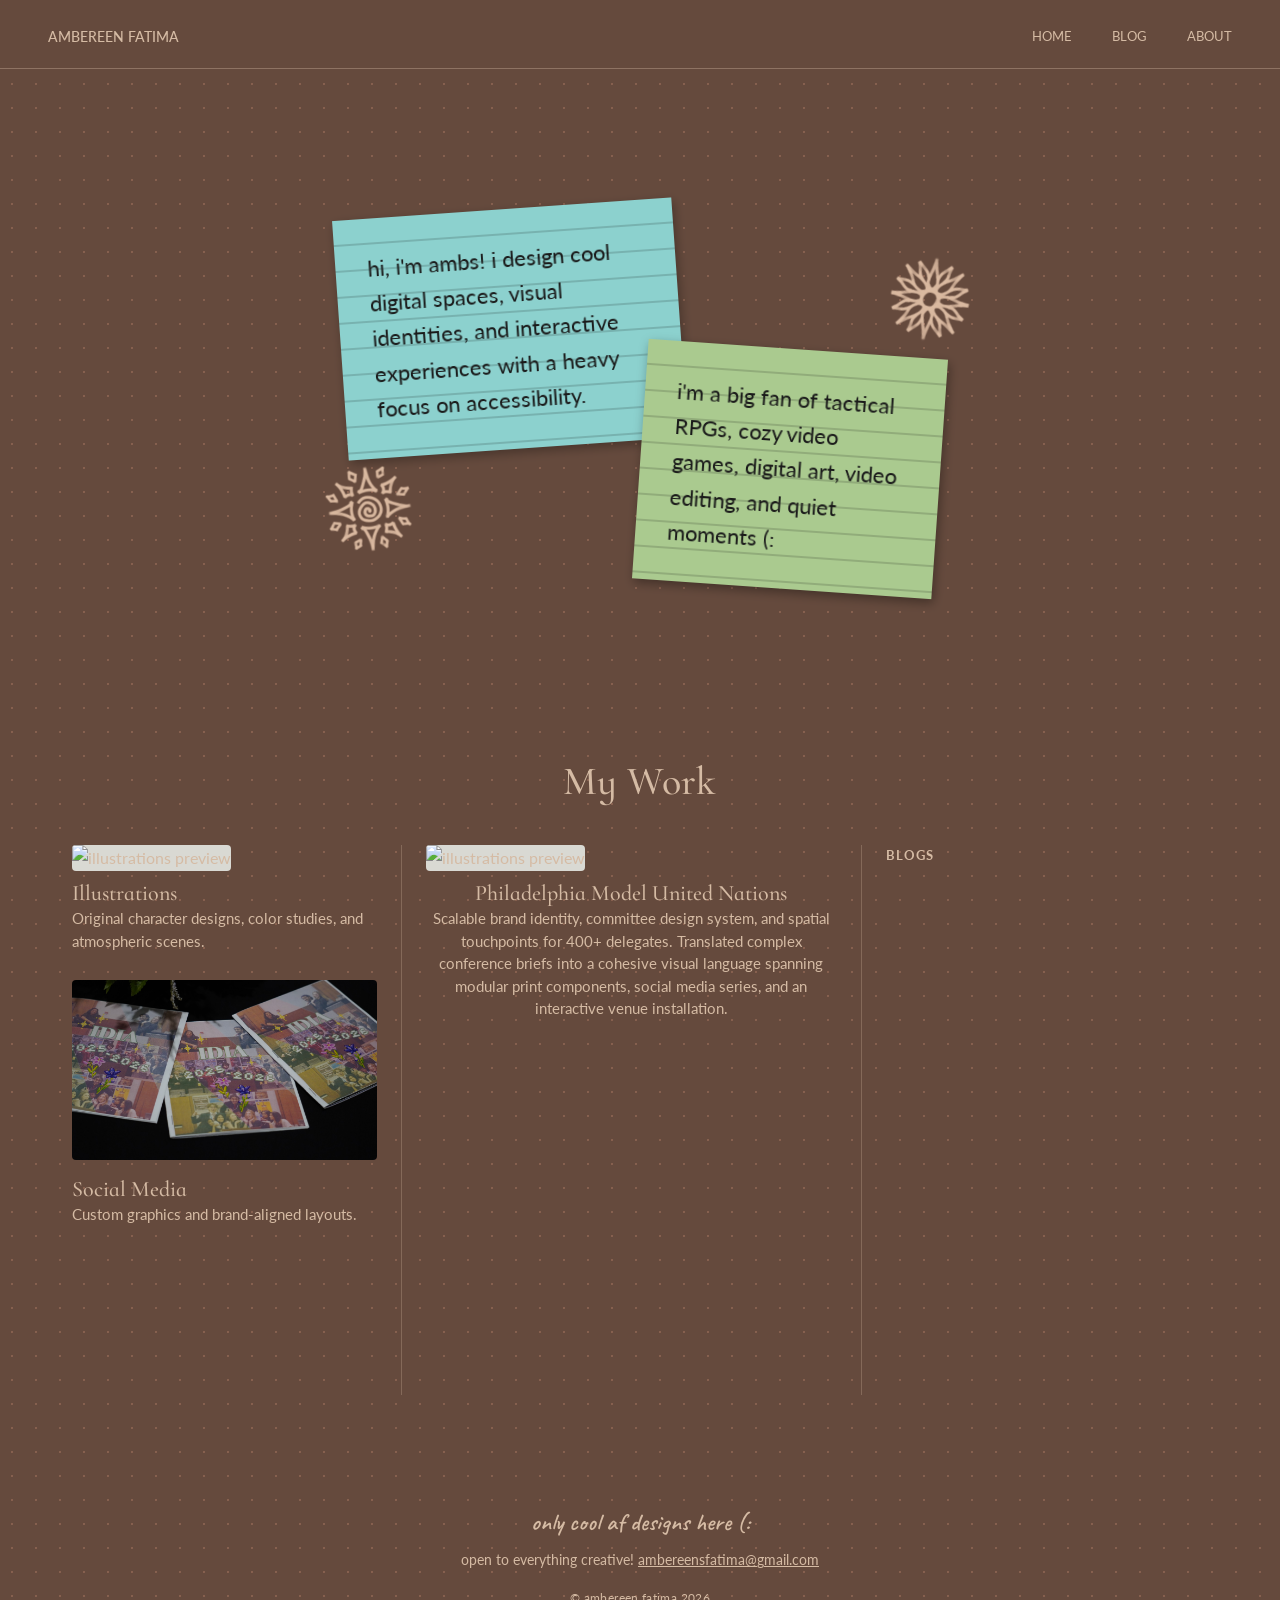
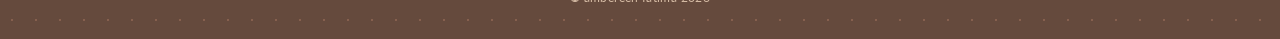
==== index.html @ 79a8cddc "feat: complete initial release of personal website" ====
<!DOCTYPE html>
<html lang="en">

<head>
    <meta charset="UTF-8">
    <title>Ambereen Fatima</title>
    <link rel="stylesheet" href="style.css">
    <link rel="preconnect" href="https://fonts.googleapis.com">
    <link rel="preconnect" href="https://fonts.gstatic.com" crossorigin>
    <link
        href="https://fonts.googleapis.com/css2?family=Caveat:wght@500;600;700&family=Cormorant+Infant:ital,wght@0,400;0,500;0,600;1,500&display=swap"
        rel="stylesheet">
    <link href="https://fonts.googleapis.com/css2?family=Lato:wght@300;400;700;900&display=swap" rel="stylesheet">
    <script src="/loader.js"></script>
    <meta name="viewport" content="width=device-width, initial-scale=1.0">
    <link rel="icon" type="image/png" href="/media/sunicon.png" />
</head>

<body>

    <div id="page-loader">
        <div class="loader-stack">
            <img src="media/sunflower.PNG" alt="" class="loader-icon icon-1">
            <img src="media/sun.PNG" alt="" class="loader-icon icon-2">
        </div>
    </div>

    <!-- navigation -->
    <nav class="nav">
        <a href="index.html" class="name">
            <span class="name-full">ambereen fatima</span>
            <span class="name-short">af</span>
        </a>
        <div class="links">
            <a href="index.html">home</a>
            <a href="bloghome.html">blog</a>
            <a href="aboutme.html">about</a>
        </div>
    </nav>

    <!-- hero -->
    <section class="hero">
        <div class="hero-inner">
            <div class="sticky-note teal">
                hi, i'm ambs! i design cool digital spaces, visual identities, and interactive experiences with a heavy
                focus on accessibility.
            </div>
            <div class="sticky-note green">
                i'm a big fan of tactical RPGs, cozy video games, digital art, video editing, and quiet moments (:
            </div>
            <div class="sticky-note blank one">
                <img src="media/sunflower.PNG" alt="sunflower illustration" class="blank-img">
            </div>
            <div class="sticky-note blank two">
                <img src="media/sun.PNG" alt="sun illustration" class="blank-img">
            </div>
        </div>
    </section>

    <!-- my work -->
    <h2 class="work-heading" id="work">My Work</h2>

    <div class="work-grid">

        <!-- art & social media column -->
        <div class="work-col">
            <div class="work-item" onclick="openWindow('win-art')">
                <img src="art/fieldtasia.PNG" alt="illustrations preview" class="placeholder-img tall">
                <p class="title">Illustrations</p>
                <p class="desc">Original character designs, color studies, and atmospheric scenes.</p>
            </div>
            <div class="work-item" onclick="openWindow('win-social')">
                <img src="socialmedia/socialmediathumb.JPG" alt="social media preview" class="placeholder-img tall">
                <p class="title">Social Media</p>
                <p class="desc">Custom graphics and brand-aligned layouts.</p>
            </div>
        </div>

        <!-- art window -->
        <div class="overlay" id="win-art">
            <div class="window green">
                <div class="window-bar">
                    <span>art/</span>
                    <span class="close-btn" onclick="closeWindow('win-art')">X</span>
                </div>
                <div class="window-body">
                    <div class="gallery-grid">
                        <div class="gallery-item">
                            <img class="art-img" src="art/anyamouthwashing.PNG" alt="anya mouthwashing"
                                data-caption="Fan art: Anya from Mouthwashing"
                                onclick="openLightbox(this.src, this.dataset.caption)">
                            <div class="tool-tags">
                                <span class="tool-tag">Procreate</span>
                                <span class="tool-tag">Fan art</span>

                            </div>
                        </div>
                        <div class="gallery-item">
                            <img class="art-img" src="art/helitasiadnd.PNG"
                                alt="helios and fantasia dungeons and dragons"
                                data-caption="Original characters: Fantasia and Helios from D&D campaign"
                                onclick="openLightbox(this.src, this.dataset.caption)">
                            <div class="tool-tags">
                                <span class="tool-tag">Procreate</span>
                                <span class="tool-tag">Original character</span>
                            </div>
                        </div>
                        <div class="gallery-item">
                            <img class="art-img" src="art/celicafireemblem.PNG" alt="celica fire emblem echoes"
                                data-caption="Fan art: Celica from Fire Emblem Echoes: Shadows of Valentia"
                                onclick="openLightbox(this.src, this.dataset.caption)">
                            <div class="tool-tags">
                                <span class="tool-tag">Procreate</span>
                                <span class="tool-tag">Fanart</span>
                            </div>
                        </div>
                        <div class="gallery-item">
                            <img class="art-img" src="art/sothisfireemblem.PNG" alt="sothis fire emblem fortunes weave"
                                data-caption="Fan art: Sothis from Fire Emblem: Fortune's Weave"
                                onclick="openLightbox(this.src, this.dataset.caption)">
                            <div class="tool-tags">
                                <span class="tool-tag">Procreate</span>
                                <span class="tool-tag">Fanart</span>
                            </div>
                        </div>
                        <div class="gallery-item">
                            <img class="art-img" src="art/sitri.PNG" alt="sitri dungeons and dragons"
                                data-caption="Original characters: Sitri from D&D campaign"
                                onclick="openLightbox(this.src, this.dataset.caption)">
                            <div class="tool-tags">
                                <span class="tool-tag">Procreate</span>
                                <span class="tool-tag">Original character</span>
                            </div>
                        </div>
                        <div class="gallery-item">
                            <img class="art-img" src="art/flowertasia.PNG" alt="fantasia holding bouquet"
                                data-caption="Original characters: Fantasia from D&D campaign"
                                onclick="openLightbox(this.src, this.dataset.caption)">
                            <div class="tool-tags">
                                <span class="tool-tag">Procreate</span>
                                <span class="tool-tag">Original character</span>
                            </div>
                        </div>
                        <div class="gallery-item">
                            <img class="art-img" src="art/azurafireemblem.PNG" alt="azura fire emblem fates"
                                data-caption="Fan art: Azura from Fire Emblem: Fates"
                                onclick="openLightbox(this.src, this.dataset.caption)">
                            <div class="tool-tags">
                                <span class="tool-tag">Procreate</span>
                                <span class="tool-tag">Fan art</span>
                            </div>
                        </div>
                        <div class="gallery-item">
                            <img class="art-img" src="art/fieldtasia.PNG" alt="fantasia sitting on field"
                                data-caption="Original character: Fantasia from D&D campaign"
                                onclick="openLightbox(this.src, this.dataset.caption)">
                            <div class="tool-tags">
                                <span class="tool-tag">Procreate</span>
                                <span class="tool-tag">Original character</span>
                            </div>
                        </div>
                    </div>
                </div>
            </div>
        </div>


        <!-- social media window -->
        <div class="overlay" id="win-social">
            <div class="window teal">
                <div class="window-bar">
                    <span>social_media/</span>
                    <span class="close-btn" onclick="closeWindow('win-social')">X</span>
                </div>
                <div class="window-body">
                    <div class="gallery-grid">
                        <div class="gallery-item">
                            <img class="art-img" src="socialmedia/seniorpost.png" alt="idia senior instagram post cover"
                                data-caption="IDIA Rutgers: Senior recognition Instagram graphic"
                                onclick="openLightbox(this.src, this.dataset.caption)">
                            <div class="tool-tags">
                                <span class="tool-tag">Adobe Photoshop</span>
                                <span class="tool-tag">Canva</span>
                                <span class="tool-tag">Photography</span>
                            </div>
                        </div>
                        <div class="gallery-item">
                            <img class="art-img" src="socialmedia/seniorpostindiv.png"
                                alt="idia senior spotlight instagram"
                                data-caption="IDIA Rutgers: Senior spotlight Instagram graphic"
                                onclick="openLightbox(this.src, this.dataset.caption)">
                            <div class="tool-tags">
                                <span class="tool-tag">Canva</span>
                            </div>
                        </div>
                        <div class="gallery-item">
                            <img class="art-img" src="socialmedia/gala1.png"
                                alt="idia gala showcase recap graphic instagram"
                                data-caption="IDIA Rutgers: Event highlight Instagram graphic"
                                onclick="openLightbox(this.src, this.dataset.caption)">
                            <div class="tool-tags">
                                <span class="tool-tag">Adobe Photoshop</span>
                                <span class="tool-tag">Canva</span>
                                <span class="tool-tag">Photography</span>
                            </div>
                        </div>
                        <div class="gallery-item">
                            <img class="art-img" src="socialmedia/gala2.png" alt="idia gala recap graphic instagram"
                                data-caption="IDIA Rutgers: Event highlight Instagram graphic"
                                onclick="openLightbox(this.src, this.dataset.caption)">
                            <div class="tool-tags">
                                <span class="tool-tag">Adobe Photoshop</span>
                                <span class="tool-tag">Canva</span>
                                <span class="tool-tag">Photography</span>
                            </div>
                        </div>
                        <div class="gallery-item">
                            <img class="art-img" src="socialmedia/gala3.png" alt="idia gala recap graphic instagram"
                                data-caption="IDIA Rutgers: Event highlight Instagram graphic"
                                onclick="openLightbox(this.src, this.dataset.caption)">
                            <div class="tool-tags">
                                <span class="tool-tag">Adobe Photoshop</span>
                                <span class="tool-tag">Canva</span>
                                <span class="tool-tag">Photography</span>
                            </div>
                        </div>
                    </div>
                </div>
            </div>
        </div>

        <!-- shared lightbox -->
        <div class="modal" id="lightbox">
            <span class="close-btn" onclick="closeLightbox()">x</span>
            <img class="modal-content" id="lightbox-img" src="">
            <p class="modal-caption" id="lightbox-caption"></p>
        </div>

        <!-- featured projects -->
        <div class="work-col featured-project">
            <a href="/projects/philmun.html" class="work-item-link">
                <div class="work-item">
                    <img src="media/philmunthumb.png" alt="illustrations preview" class="placeholder-img wide">
                    <p class="title">Philadelphia Model United Nations</p>
                    <p class="desc">Scalable brand identity, committee design system, and spatial touchpoints for 400+
                        delegates. Translated complex conference briefs into a cohesive visual language spanning modular
                        print components, social media series, and an interactive venue installation.</p>
                </div>
            </a>
        </div>

        <!-- blog list -->
        <div class="work-col" id="blog-preview">
            <p class="blog-preview text">blogs</p>
        </div>

    </div>

    <script>
        fetch('/api/posts')
            .then(res => res.json())
            .then(posts => {
                const grid = document.getElementById('blog-preview');
                function formatDate(dateStr) {
                    const d = new Date(dateStr);
                    if (isNaN(d)) return dateStr;
                    return d.toLocaleDateString("en-US", { year: "numeric", month: "long", day: "numeric" });
                }
                const recent = posts.slice(0, 6);
                recent.forEach(post => {
                    grid.innerHTML += `
                <a href="blog.html?slug=${post.slug}" class="work-item-link">
                  <div class="blog-item">
                    <div class="blog-text">
                    <p class="title">${post.title}</p>
                    <p class="desc">${formatDate(post.date)}</p>
                    </div>
                    <img class="placeholder-img small" src="${post.cover}">
                  </div>
                </a>
              `;
                });
                observeFadeIns('.blog-item');
            });
    </script>

    <footer class="site-footer">
        <p class="footer-tagline">only cool af designs here (:</p>
        <p class="footer-contact">open to everything creative! <a
                href="mailto:ambereensfatima@gmail.com">ambereensfatima@gmail.com</a>
        </p>
        <p class="footer-trademark">&copy; ambereen fatima 2026</p>
    </footer>

    <script src="script.js"></script>

</body>

</html>
---- style.css ----
* {
    margin: 0;
    padding: 0;
    box-sizing: border-box;
}

body {
    font-family: 'Lato', sans-serif;
    line-height: 1.6;
    background: #654a3d;
    background-image: radial-gradient(circle, rgba(254, 176, 142, 0.215) 1px, transparent 1px);
    background-size: 24px 24px;
    color: #d5bba4;
}

/* page loader */
#page-loader {
    position: fixed;
    inset: 0;
    background: #654a3d;
    background-image: radial-gradient(circle, rgba(254, 176, 142, 0.215) 1px, transparent 1px);
    background-size: 24px 24px;
    z-index: 9999;
    display: flex;
    align-items: center;
    justify-content: center;
    opacity: 1;
    visibility: visible;
    transition: opacity 0.35s ease, visibility 0.35s ease;
}

#page-loader.loader-hidden {
    opacity: 0;
    visibility: hidden;
    pointer-events: none;
}

/* load stack */
.loader-stack {
    display: flex;
    gap: 24px;
    align-items: center;
    justify-content: center;
}

.loader-icon {
    width: 100px;
    height: 100px;
    object-fit: contain;
    animation: iconSpinFade 1.6s ease-in-out infinite;
}

.loader-icon.icon-1 {
    animation-delay: 0s;
}

.loader-icon.icon-2 {
    animation-delay: 0s;
}

@keyframes iconSpinFade {
    0% {
        transform: rotate(0deg);
        opacity: 0.35;
    }

    50% {
        transform: rotate(180deg);
        opacity: 1;
    }

    100% {
        transform: rotate(360deg);
        opacity: 0.35;
    }
}

/* navigation */
.nav {
    position: sticky;
    top: 0;
    z-index: 100;
    display: flex;
    justify-content: space-between;
    align-items: center;
    padding: 18px 48px;
    background: #654a3d;
    border-bottom: 1px solid #d5bba45d;
}

.nav .name {
    font-variant: all-small-caps slashed-zero;
    font-weight: 500;
    color: #d5bba4;
    font-size: 20px;
    text-decoration: none;
}

.name-short {
    display: none;
    text-decoration: none;
    font-variant: all-small-caps slashed-zero;
    font-weight: 400;
    color: #d5bba4;
}

.nav .links {
    display: flex;
    gap: 40px;
    font-size: 18px;
}

.nav .links a {
    font-variant: all-small-caps slashed-zero;
    font-weight: 400;
    color: #d5bba4;
    text-decoration: none;
}

.nav .links a:hover {
    text-decoration: underline;
}

/* hero */
.hero {
    position: relative;
    min-height: 620px;
    padding: 80px 0;
    overflow: hidden;
}

.hero-inner {
    position: relative;
    z-index: 1;
    width: min(1000px, 90%);
    aspect-ratio: 2 / 1;
    height: auto;
    margin: 0 auto;
}

.sticky-note {
    position: absolute;
    padding: clamp(20px, 3vw, 32px);
    font-size: clamp(16px, 2.2vw, 22px);
    line-height: 1.6;
    color: #1a1a1a;
}

.sticky-note.teal {
    width: 34%;
    max-width: 340px;
    top: 12%;
    left: 20%;
    box-shadow: 2px 4px 10px rgba(0, 0, 0, 0.298);
    rotate: -4deg;
    background: repeating-linear-gradient(transparent,
            transparent 24px,
            rgba(0, 0, 0, 0.15) 24px,
            rgba(0, 0, 0, 0.15) 26px), #8cd1ce;
}

.sticky-note.teal {
    rotate: -4deg;
}

.sticky-note.green {
    width: 30%;
    max-width: 300px;
    top: 40%;
    left: 50%;
    box-shadow: 2px 4px 10px rgba(0, 0, 0, 0.347);
    rotate: 4deg;
    background: repeating-linear-gradient(transparent,
            transparent 24px,
            rgba(0, 0, 0, 0.15) 24px,
            rgba(0, 0, 0, 0.15) 26px), #aaca8f;
}

.sticky-note.green {
    rotate: 4deg;
}

.sticky-note.blank {
    background: transparent;
    border: none;
    width: 12%;
    max-width: 120px;
    aspect-ratio: 1 / 1;
    height: auto;
    padding: 8px;
    display: flex;
    align-items: center;
    justify-content: center;
}

.sticky-note.blank .blank-img {
    width: 100%;
    height: 100%;
    object-fit: contain;
}

.sticky-note.blank .blank-img:hover {
    animation: iconSpinFade 1.6s ease-in-out infinite;
}

.sticky-note.blank.one {
    top: 18%;
    left: 73%;
    rotate: 10deg;
}

.sticky-note.blank.one {
    rotate: 10deg;
}

.sticky-note.blank.two {
    top: 60%;
    left: 17%;
    rotate: -5deg;
}

.sticky-note.blank.two {
    rotate: -5deg;
}

/* sticky note entrance animation */
.sticky-note {
    opacity: 0;
    transform: translateY(40px) scale(0.9);
}

.hero-inner.in-view .sticky-note,
.about-notes.in-view .sticky-note {
    animation: stickyIn 0.65s cubic-bezier(0.34, 1.56, 0.64, 1) forwards;
}

.hero-inner.in-view .sticky-note.teal {
    animation-delay: 0.05s;
}

.hero-inner.in-view .sticky-note.green {
    animation-delay: 0.18s;
}

.hero-inner.in-view .sticky-note.blank.one {
    animation-delay: 0.3s;
}

.hero-inner.in-view .sticky-note.blank.two {
    animation-delay: 0.42s;
}

.about-notes.in-view .sticky-note.pink {
    animation-delay: 0.05s;
}

.about-notes.in-view .sticky-note.purple {
    animation-delay: 0.2s;
}

@keyframes stickyIn {
    from {
        opacity: 0;
        transform: translateY(40px) scale(0.9);
    }

    to {
        opacity: 1;
        transform: translateY(0) scale(1);
    }
}

@media (prefers-reduced-motion: reduce) {
    .sticky-note {
        opacity: 1;
        transform: none;
    }

    .hero-inner.in-view .sticky-note,
    .about-notes.in-view .sticky-note {
        animation: none;
    }
}

/* my work */
.work-heading {
    text-align: center;
    font-size: clamp(1.75rem, 4vw, 2.5rem);
    margin: 20px 0 32px;
    font-family: "Cormorant Infant", serif;
    font-weight: 500;
    letter-spacing: 0.01em;
}

.work-grid {
    display: grid;
    grid-template-columns: 1fr 1.3fr 1fr;
    gap: 0;
    padding: 0 64px 60px 48px;
}

.work-col {
    height: 550px;
    overflow-y: auto;
    padding: 0 24px;
    border-right: 1px solid #d5bba446;
    scrollbar-width: none;
}

.featured-project .title,
.featured-project .desc {
    text-align: center;
}

.blog-preview.text {
    font-family: 'Lato', sans-serif;
    font-weight: 700;
    text-transform: uppercase;
    letter-spacing: 0.08em;
}

.work-item,
.blog-item {
    opacity: 0;
    transform: translateY(24px);
    transition: opacity 0.6s ease, transform 0.6s ease;
}

.work-item .desc {
    text-decoration: none;
}

.blog-item {
    font-weight: 400;
}

.work-item.in-view,
.blog-item.in-view {
    opacity: 1;
    transform: translateY(0);
}

.blog-desc {
    font-size: 14px;
    margin: 4px 0;
}

.work-col:last-child {
    border-right: none;
}

.work-col::-webkit-scrollbar {
    display: none;
}

.work-col::-webkit-scrollbar-thumb {
    background: #d5bba43f;
    border-radius: 3px;
}

.placeholder-img {
    width: 100%;
    background: #d9d9d3;
    border-radius: 4px;
    object-fit: cover;
}

.placeholder-img.tall {
    height: 180px;
}

.placeholder-img.wide {
    height: 220px;
}

.placeholder-img.small {
    width: 60px;
    height: 60px;
    flex-shrink: 0;
}

.work-item {
    margin-bottom: 28px;
}

.work-item .title {
    font-size: 22px;
    margin-top: 8px;
    font-family: "Cormorant Infant", serif;
    font-weight: 500;
    line-height: 1.3;
}

.work-item .desc {
    font-size: 15px;
    line-height: 1.5;
}

.work-item-link {
    text-decoration: none;
    color: inherit;
    display: block;
}

.work-item-link:hover .placeholder-img {
    opacity: 0.5;
}

.overlay {
    display: none;
    position: fixed;
    inset: 0;
    background: rgba(0, 0, 0, 0.4);
    z-index: 200;
    align-items: center;
    justify-content: center;
}

.overlay.active {
    display: flex;
    animation: overlayFadeIn 0.25s ease forwards;
}

@keyframes overlayFadeIn {
    from {
        background: rgba(0, 0, 0, 0);
    }

    to {
        background: rgba(0, 0, 0, 0.4);
    }
}

.window {
    background: #fff9ec;
    width: clamp(640px, 70vw, 960px);
    max-width: 90%;
    max-height: 80vh;
    overflow-y: auto;
    border: none;
    border-radius: 2px;
    box-shadow: 4px 6px 16px rgba(0, 0, 0, 0.25);
    scrollbar-width: none;
    opacity: 0;
    scale: 0.9;
}

.overlay.active .window {
    animation: windowPopIn 0.3s cubic-bezier(0.34, 1.56, 0.64, 1) forwards;
    animation-delay: 0.05s;
}

@keyframes windowPopIn {
    from {
        opacity: 0;
        scale: 0.9;
    }

    to {
        opacity: 1;
        scale: 1;
    }
}

@media (prefers-reduced-motion: reduce) {
    .overlay.active {
        animation: none;
    }

    .window {
        opacity: 1;
        scale: 1;
    }

    .overlay.active .window {
        animation: none;
    }
}

.work-item:hover {
    opacity: 0.5;
}

.window::-webkit-scrollbar {
    display: none;
}

.window.teal {
    rotate: 2deg;
    background: #7cc8bd;
}

.window.green {
    rotate: -2deg;
    background: #7fbe81;
}

.window.pink {
    background: #f4a5a0;
}

.window.purple {
    background: #c9a3e8;
}

.window-bar {
    display: flex;
    justify-content: space-between;
    align-items: center;
    padding: 10px 14px;
    background: rgba(0, 0, 0, 0.08);
    color: #1a1a1a;
    font-size: 14px;
    font-weight: 700;
    letter-spacing: 0.3px;
}

.window-bar .close-btn {
    cursor: pointer;
    font-size: 13px;
    font-weight: 700;
    width: 20px;
    height: 20px;
    border-radius: 20%;
    background: #f0a8a8;
    color: #8b2020;
    display: flex;
    align-items: center;
    justify-content: center;
    transition: opacity 0.1s;
}

.window-bar .close-btn:hover {
    opacity: 0.8;
}

.window-body {
    padding: 28px 28px 40px;
    background: repeating-linear-gradient(transparent,
            transparent 24px,
            rgba(0, 0, 0, 0.15) 24px,
            rgba(0, 0, 0, 0.15) 26px);
}

.gallery-grid {
    display: grid;
    grid-template-columns: repeat(auto-fill, minmax(180px, 1fr));
    gap: 12px;
    padding: 20px;
}

.gallery-item img.art-img {
    width: 100%;
    aspect-ratio: 3/4;
    object-fit: cover;
    display: block;
    border-radius: 10px;
    border: 1.5px solid #6b6b6b;
    box-shadow: 0 2px 6px rgba(0, 0, 0, 0.2);
    cursor: pointer;
    transition: transform 0.2s ease;
}

.art-img:hover {
    transform: scale(1.02);
}

.gallery-item {
    position: relative;
    /* anchors the tag stack correctly */
    overflow: visible;
    border-radius: 10px;
    cursor: pointer;
}

.tool-tags {
    position: absolute;
    bottom: -10px;
    left: 10px;
    display: flex;
    flex-direction: column;
    align-items: flex-start;
    gap: 4px;
    opacity: 0;
    transform: translateY(6px);
    transition: opacity 0.2s ease, transform 0.2s ease;
    pointer-events: none;
    z-index: 2;
}

.gallery-item:hover .tool-tags {
    opacity: 1;
    transform: translateY(0);
}

.tool-tag {
    background: #f7ead9;
    color: #3a2b1d;
    font-family: 'Lato', sans-serif;
    font-size: 0.68rem;
    font-weight: 700;
    letter-spacing: 0.02em;
    padding: 3px 10px;
    border: 1.5px solid #3a2b1d;
    border-radius: 2px;
    box-shadow: 2px 2px 0 rgba(0, 0, 0, 0.18);
    rotate: -3deg;
}

.window-body>p {
    display: inline-block;
    background: #f7ead9;
    color: #3a2b1d;
    font-size: 0.75rem;
    font-style: italic;
    padding: 2px 12px;
    rotate: -1.5deg;
    box-shadow: 1px 1px 0 rgba(0, 0, 0, 0.15);
    margin-bottom: 12px;
}

/* lightbox */
.modal {
    display: none;
    position: fixed;
    z-index: 1000;
    left: 0;
    top: 0;
    width: 100%;
    height: 100%;
    background-color: rgba(0, 0, 0, 0.85);
    justify-content: center;
    align-items: center;
    flex-direction: column;
}

.modal.active {
    display: flex;
}

.modal-content {
    max-width: 90%;
    max-height: 90vh;
    object-fit: contain;
    border-radius: 4px;
    background: #333 url('data:image/svg+xml;...') center/32px no-repeat;
}

.modal-caption {
    color: #f7ead9;
    font-size: 15px;
    text-align: center;
    margin-top: 16px;
    max-width: 90%;
    font-style: italic;
}

.modal .close-btn {
    position: absolute;
    top: 20px;
    right: 35px;
    color: #fff;
    font-size: 30px;
    font-weight: bold;
    cursor: pointer;
}

/* blog list */

#blog-preview {
    padding-right: 8px;
}

#blog-preview .blog-item {
    gap: 8px;
}

.blog-preview.text {
    font-size: 13px;
    font-weight: 700;
    letter-spacing: 0.08em;
}

.blog-item {
    display: flex;
    align-items: center;
    gap: 12px;
    padding: 12px 0;
    border-bottom: 1px solid #d5bba445;
}

.blog-item:hover {
    opacity: 0.5;
}

.blog-item .blog-text {
    flex: 1;
}

.blog-item .title {
    font-size: 20px;
    font-family: "Cormorant Infant", serif;
    font-weight: 500;
    line-height: 1.3;
}

.blog-item .desc {
    font-size: 15px;
    line-height: 1.5;
}

/* blog post */
.post-image {
    width: 100%;
    border-radius: 4px;
    margin: 20px 0;
}

#post-body p {
    font-size: 16px;
    line-height: 1.7;
    margin-bottom: 16px;
}


/* about me */
.about-hero {
    max-width: 1100px;
    margin: 0 auto;
    padding: 60px 60px 100px;
    min-height: 500px;
    display: flex;
    justify-content: space-between;
    align-items: flex-start;
    flex-wrap: wrap;
    gap: 20px;
}

.about-heading {
    width: 100%;
    font-family: "Cormorant Infant", serif;
    font-size: clamp(2.75rem, 6vw, 4.5rem);
    font-weight: 500;
    letter-spacing: -0.02em;
    line-height: 0.95;

    color: #d5bba4;
    text-decoration: none;

    transition: opacity .25s ease;
}

.about-bio {
    flex: 1 1 400px;
    max-width: 480px;
    font-size: 17px;
    line-height: 1.65;
}

.about-notes {
    position: relative;
    flex: 0 0 340px;
    min-height: 500px;
    margin-top: -70px;
}

.about-bio .worked-at {
    font-weight: bold;
    padding-top: 5%;
}

/* logo row */
.about-bio .company-icons {
    display: flex;
    flex-wrap: wrap;
    align-items: center;
    gap: 24px;
    margin-top: 12px;
}

/* icon sizing */
.about-bio .company-icons .icon {
    height: 64px;
    width: auto;
    max-width: 100px;
    object-fit: contain;
    opacity: 0.85;
    border-radius: 10px;
    transition: opacity 0.2s ease, transform 0.2s ease;
}

.about-bio .company-icons .icon.square {
    border-radius: 0;
}

.company-icons .icon:hover {
    opacity: 1;
    transform: translateY(-2px);
}


.sticky-note.pink {
    box-shadow: 2px 4px 10px rgba(0, 0, 0, 0.446);
    background: #f4a5a0;
    width: 320px;
    height: 340px;
    position: absolute;
    top: 0;
    right: 0;
    display: flex;
    align-items: center;
    justify-content: center;
    padding: 0;
    overflow: hidden;
}

.sticky-note.pink {
    rotate: 5deg;
}

.sticky-note.pink .blank-img {
    width: 100%;
    height: 100%;
    object-fit: cover;
    display: block;
}


.sticky-note.purple {
    box-shadow: 2px 4px 10px rgba(0, 0, 0, 0.406);
    background: #c9a3e8;
    width: 240px;
    height: 240px;
    position: absolute;
    top: 260px;
    right: 40px;
    transform: rotate(-4deg);
    display: flex;
    align-items: center;
    justify-content: center;
    padding: 0;
    z-index: 2;
    overflow: hidden;
}

.sticky-note.purple {
    rotate: -4deg;
}

.sticky-note.purple .blank-img {
    width: 100%;
    height: 100%;
    object-fit: cover;
    display: block;
}

.site-footer {
    text-align: center;
    padding: 48px 24px 32px;
}

.footer-tagline {
    font-family: 'Caveat', cursive;
    font-size: 1.5rem;
    font-weight: 600;
    margin-bottom: 8px;
}

.footer-contact {
    font-size: 14px;
    margin-bottom: 16px;
}

.footer-contact a {
    color: inherit;
}

.footer-trademark {
    font-size: 12px;
    letter-spacing: 0.03em;
}

@media (max-width: 900px) {
    .about-hero {
        padding: 40px 20px;
        min-height: auto;
        display: flex;
        flex-direction: column;
        align-items: center;
        gap: 24px;
    }

    .about-heading {
        text-align: center;
    }

    .about-notes {
        order: 1;
        position: static;
        width: 100%;
        min-height: auto;
        margin-top: 0;
        display: flex;
        flex-direction: column;
        align-items: center;
        gap: 20px;
    }

    .about-bio {
        order: 2;
        max-width: 100%;
        text-align: center;
    }

    .company-icons {
        justify-content: center;
    }

    .sticky-note.pink {
        width: 100%;
        max-width: 300px;
        aspect-ratio: 1 / 1;
        font-size: 22px;
        padding: 28px;
        rotate: 0deg;
        position: static;
        overflow: hidden;
        padding: 0;
    }

    .sticky-note.purple {
        display: none;
    }
}

@media (max-width: 700px) {

    .name-full {
        display: none;
    }

    .name-short {
        display: inline;
    }

    .nav {
        padding: 16px 20px;
    }

    .nav .links {
        gap: 20px;
        font-size: 15px;
    }

    .hero {
        padding: 20px 0;
    }

    .hero-inner {
        width: 100%;
        height: auto;
        padding: 40px 20px;
        display: flex;
        flex-direction: column;
        align-items: center;
        gap: 40px;
    }

    .sticky-note.teal {
        position: static;
        width: 100%;
        height: auto;
        font-size: 24px;
        padding: 36px;
        rotate: 0deg;
    }

    .sticky-note.green {
        position: static;
        width: 100%;
        height: auto;
        font-size: 24px;
        padding: 32px;
        z-index: 2;
        rotate: 0deg;
    }

    .sticky-note.blank {
        display: none;
    }


    .sticky-note.blank {
        display: none;
    }

    .tool-tags {
        display: none;
    }

    /* work column */
    .work-grid {
        display: flex;
        flex-direction: column;
        padding: 0 20px 40px;
    }

    .work-col {
        height: auto;
        overflow-y: visible;
        border-right: none;
        border-bottom: 1px solid #d5bba446;
        padding: 24px 0;
        text-align: center;
    }

    .window.teal {
        rotate: 0deg;
    }

    .window.green {
        rotate: 0deg;
    }

    .gallery-grid {
        grid-template-columns: repeat(2, 1fr);
        gap: 10px;
        padding: 0px;
    }

    .blog-item .blog-text {
        text-align: left;
    }

    .placeholder-img.small {
        display: none;
    }

    .work-col:last-child {
        border-bottom: none;
    }

    .work-col:nth-child(1) {
        order: 2;
    }

    .work-col:nth-child(5) {
        order: 1;
    }

    .work-col:nth-child(6) {
        order: 3;
    }

    /*
    .sticky-note.purple {
        width: 65%;
        max-width: 260px;
        aspect-ratio: 1 / 1;
        font-size: 22px;
        padding: 28px;
        rotate: 0deg;
        z-index: 2;
        position: static;
    }
    */
}
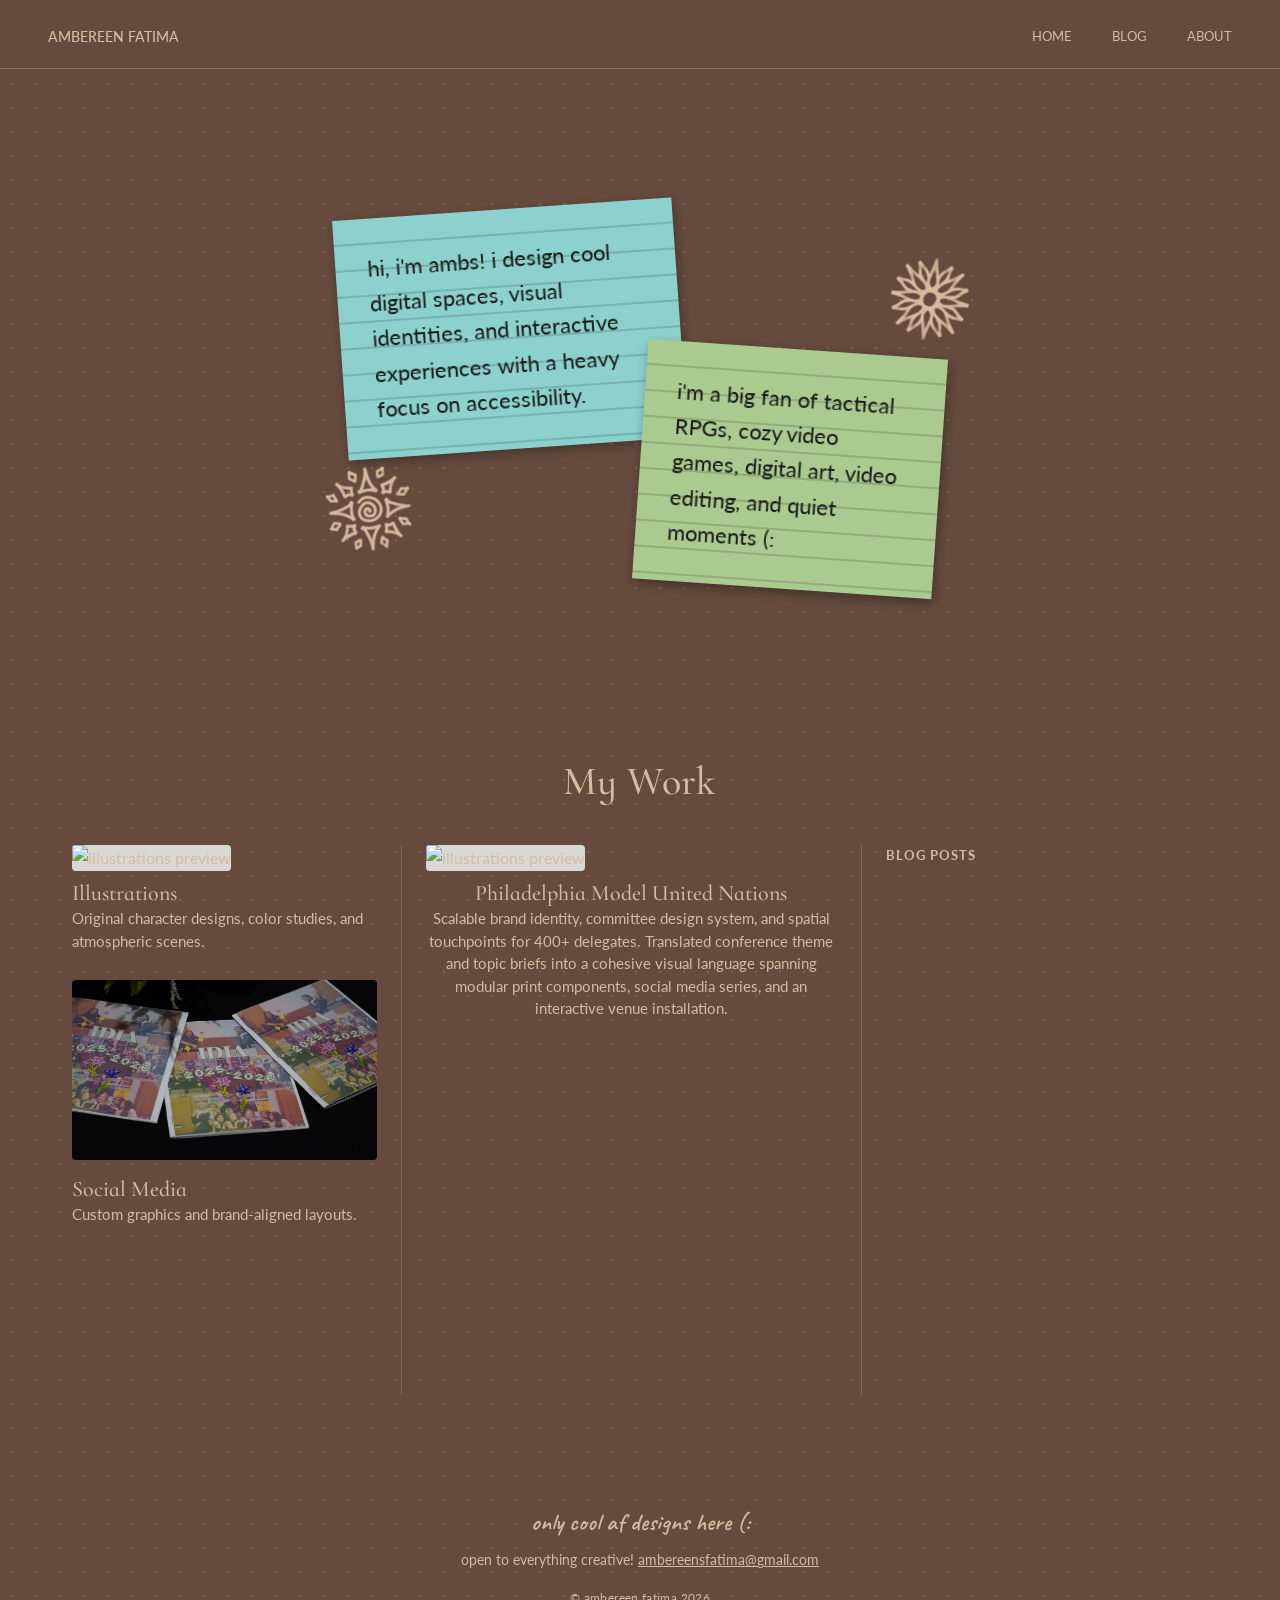
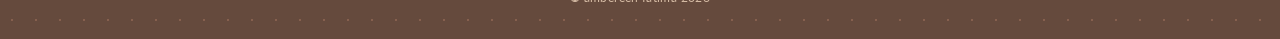
==== commit 75f13deb: "feat: notion checkbox and typos" ====
--- a/index.html
+++ b/index.html
@@ -243,7 +243,8 @@
                     <img src="media/philmunthumb.png" alt="illustrations preview" class="placeholder-img wide">
                     <p class="title">Philadelphia Model United Nations</p>
                     <p class="desc">Scalable brand identity, committee design system, and spatial touchpoints for 400+
-                        delegates. Translated complex conference briefs into a cohesive visual language spanning modular
+                        delegates. Translated conference theme and topic briefs into a cohesive visual language spanning
+                        modular
                         print components, social media series, and an interactive venue installation.</p>
                 </div>
             </a>
@@ -251,7 +252,7 @@
 
         <!-- blog list -->
         <div class="work-col" id="blog-preview">
-            <p class="blog-preview text">blogs</p>
+            <p class="blog-preview text">blog posts</p>
         </div>
 
     </div>
